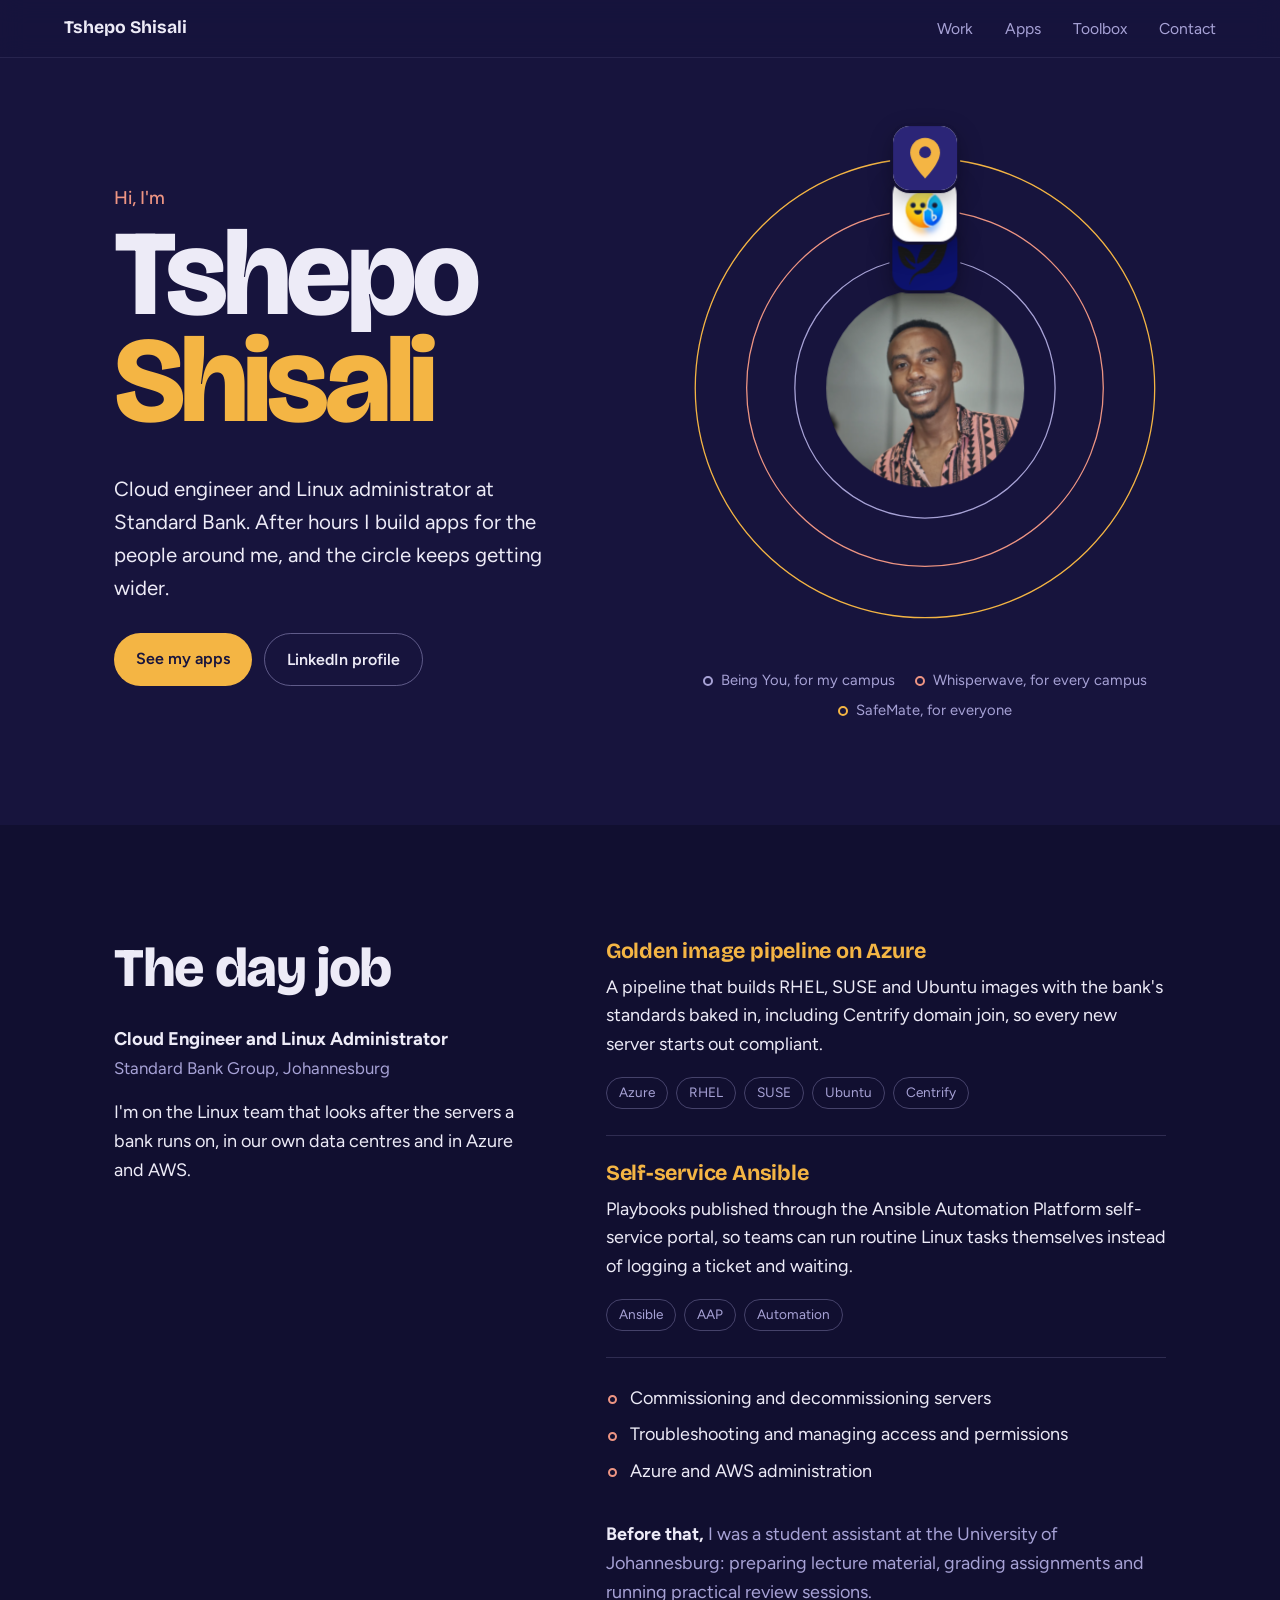
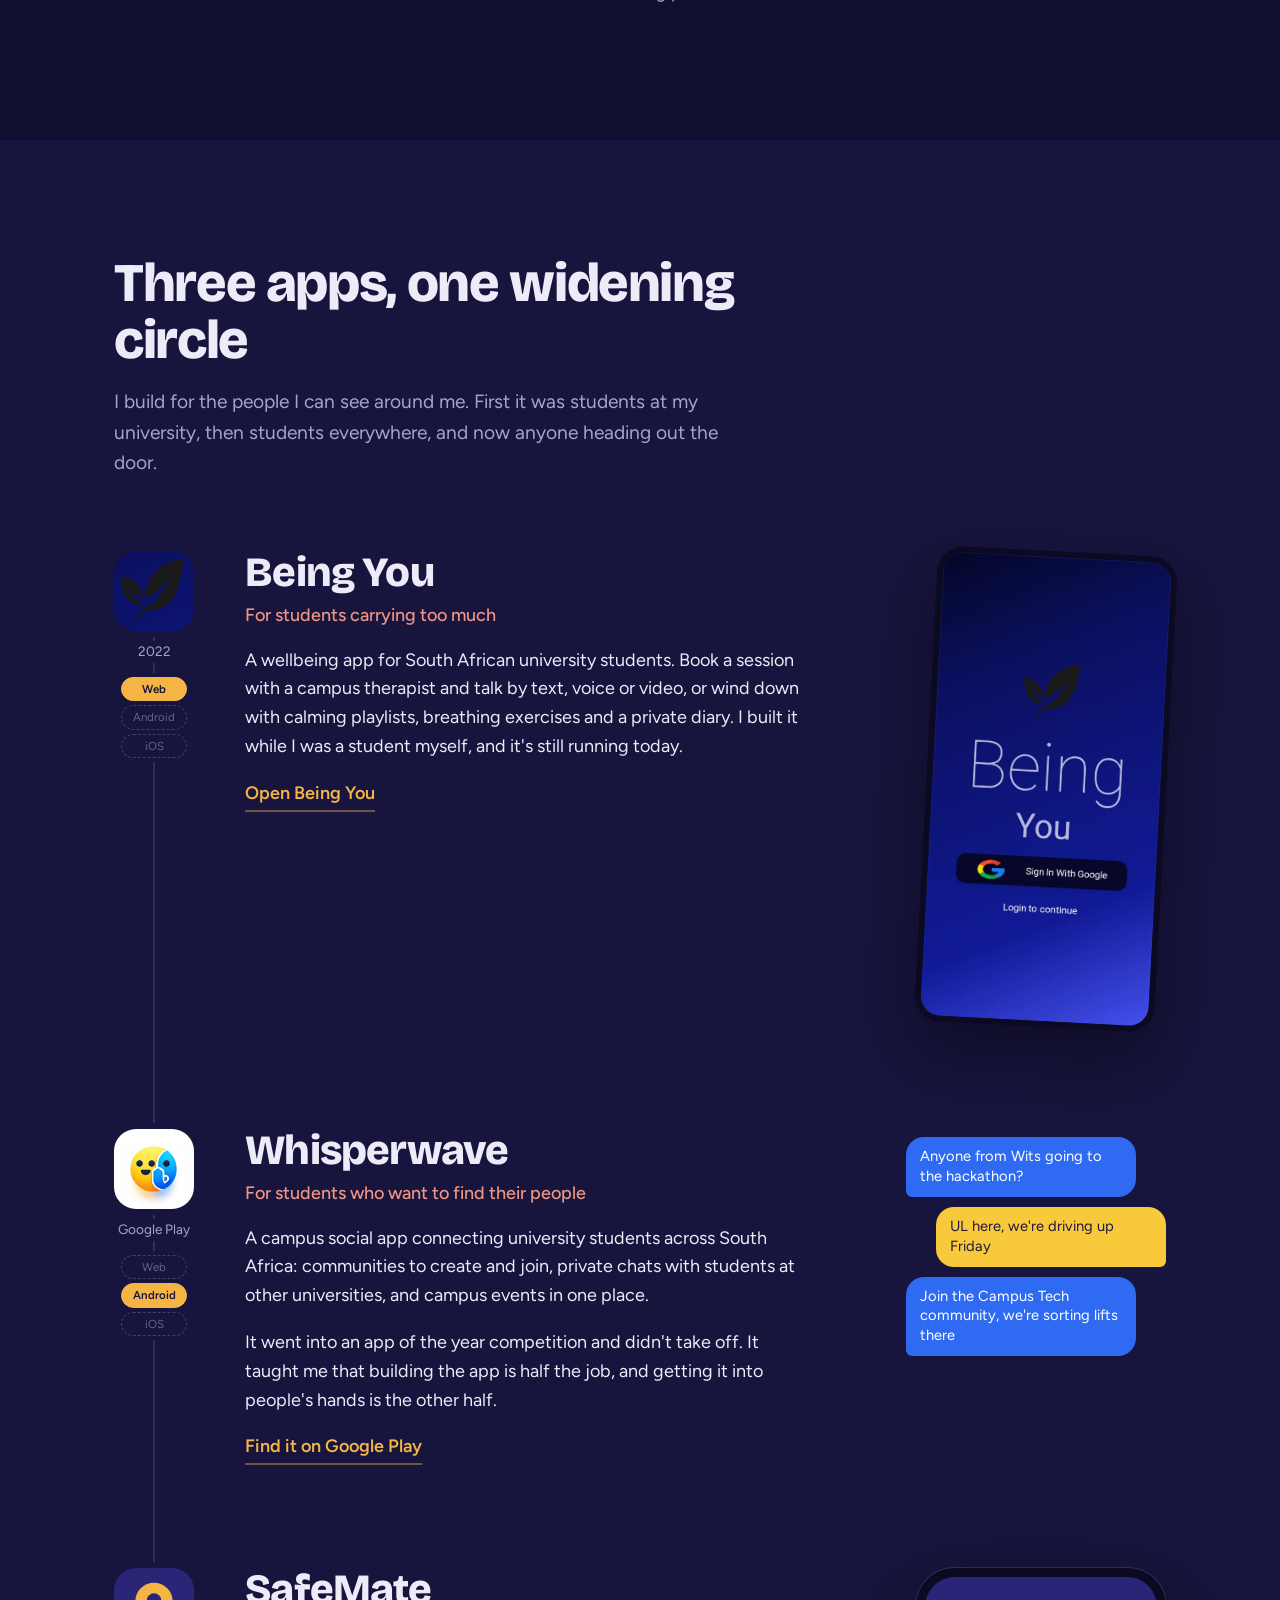
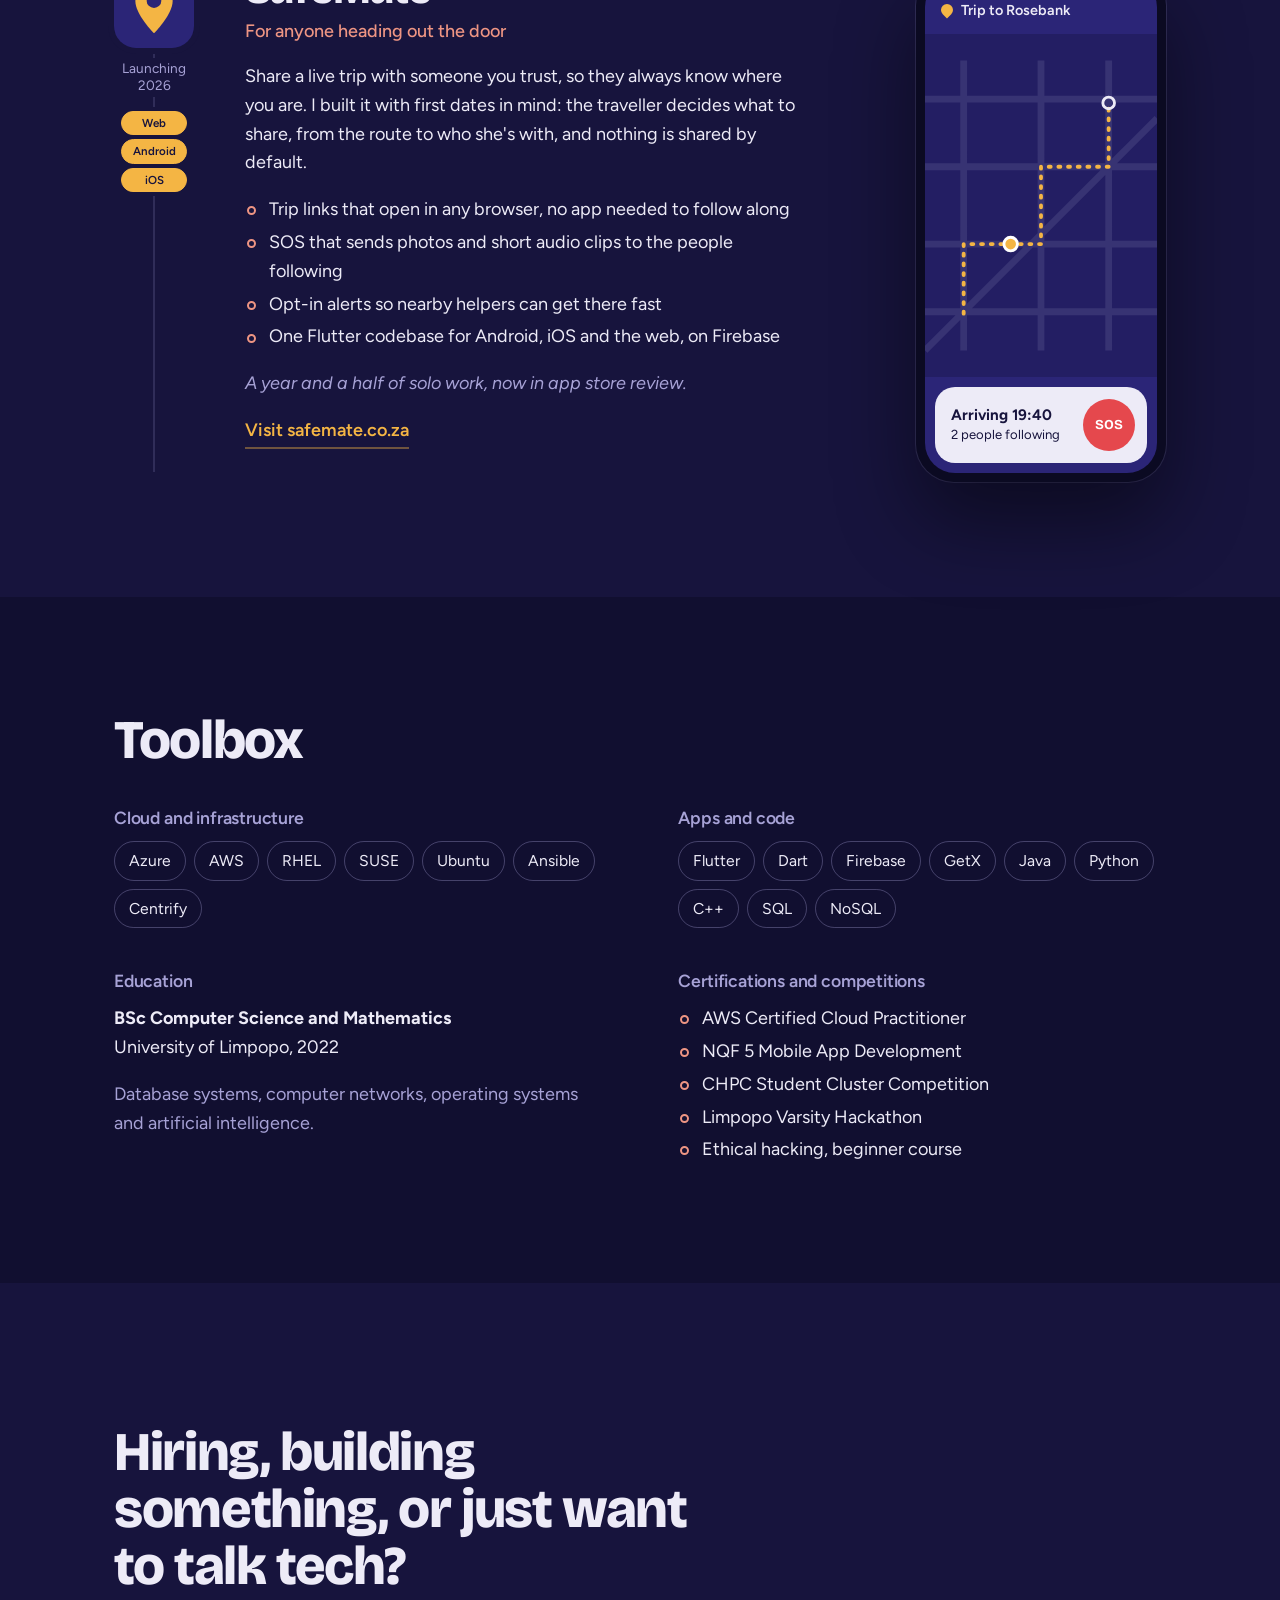
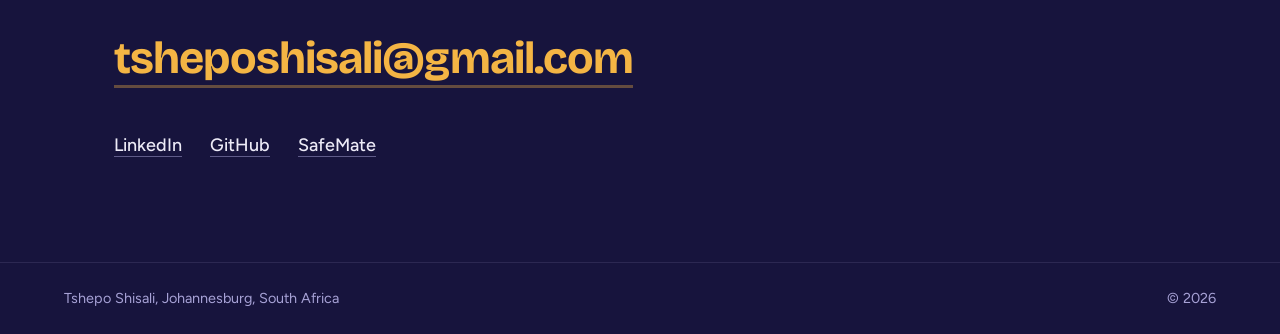
==== index.html @ 43369b8e "Add files via upload" ====
<!doctype html>
<html lang="en-ZA">
<head>
  <meta charset="utf-8">
  <meta name="viewport" content="width=device-width, initial-scale=1">
  <title>Tshepo Shisali | Cloud Engineer &amp; App Developer, Johannesburg</title>
  <meta name="description" content="Tshepo Shisali is a cloud engineer and Linux administrator at Standard Bank in Johannesburg, and the developer behind SafeMate, Whisperwave and Being You.">
  <meta name="author" content="Tshepo Shisali">
  <link rel="canonical" href="https://tshepo-shisali.github.io/">
  <meta name="theme-color" content="#17143D">

  <!-- Social share preview (LinkedIn, WhatsApp, X) -->
  <meta property="og:type" content="profile">
  <meta property="og:site_name" content="Tshepo Shisali">
  <meta property="og:title" content="Tshepo Shisali | Cloud Engineer &amp; App Developer">
  <meta property="og:description" content="Cloud and Linux at Standard Bank by day. After hours, apps for the people around me: SafeMate, Whisperwave and Being You.">
  <meta property="og:url" content="https://tshepo-shisali.github.io/">
  <meta property="og:image" content="https://tshepo-shisali.github.io/img/share-card.jpg">
  <meta property="og:image:width" content="1200">
  <meta property="og:image:height" content="630">
  <meta property="profile:first_name" content="Tshepo">
  <meta property="profile:last_name" content="Shisali">
  <meta name="twitter:card" content="summary_large_image">

  <link rel="icon" href="favicon.svg" type="image/svg+xml">
  <link rel="apple-touch-icon" href="img/apple-touch-icon.png">

  <link rel="preconnect" href="https://fonts.googleapis.com">
  <link rel="preconnect" href="https://fonts.gstatic.com" crossorigin>
  <link href="https://fonts.googleapis.com/css2?family=Bricolage+Grotesque:opsz,wght@12..96,500;12..96,700;12..96,800&family=Figtree:ital,wght@0,400;0,500;0,600;1,400&display=swap" rel="stylesheet">
  <link rel="stylesheet" href="styles.css">

  <!-- Tells Google that the profiles and apps below all belong to one person -->
  <script type="application/ld+json">
  {
    "@context": "https://schema.org",
    "@graph": [
      {
        "@type": "Person",
        "@id": "https://tshepo-shisali.github.io/#tshepo",
        "name": "Tshepo Shisali",
        "url": "https://tshepo-shisali.github.io/",
        "image": "https://tshepo-shisali.github.io/img/tshepo.jpg",
        "jobTitle": "Cloud Engineer and Linux Administrator",
        "worksFor": { "@type": "Organization", "name": "Standard Bank Group" },
        "alumniOf": [
          { "@type": "CollegeOrUniversity", "name": "University of Limpopo" }
        ],
        "address": { "@type": "PostalAddress", "addressLocality": "Johannesburg", "addressCountry": "ZA" },
        "email": "mailto:tsheposhisali@gmail.com",
        "knowsAbout": ["Microsoft Azure", "Amazon Web Services", "Red Hat Enterprise Linux", "SUSE Linux", "Ubuntu", "Ansible", "Flutter", "Firebase", "Mobile app development"],
        "sameAs": [
          "https://za.linkedin.com/in/tshepo-shisali-b01b99245",
          "https://github.com/tshepo-shisali",
          "https://orcid.org/0000-0002-2130-7509",
          "https://safemate.co.za/"
        ]
      },
      {
        "@type": "MobileApplication",
        "name": "SafeMate",
        "url": "https://safemate.co.za/",
        "applicationCategory": "LifestyleApplication",
        "operatingSystem": "Android, iOS, Web",
        "description": "Share a live trip with someone you trust, so they always know where you are.",
        "author": { "@id": "https://tshepo-shisali.github.io/#tshepo" }
      },
      {
        "@type": "MobileApplication",
        "name": "Whisperwave",
        "applicationCategory": "SocialNetworkingApplication",
        "operatingSystem": "Android",
        "description": "A campus social app connecting university students across South Africa.",
        "author": { "@id": "https://tshepo-shisali.github.io/#tshepo" }
      },
      {
        "@type": "WebApplication",
        "name": "Being You",
        "url": "https://my-being-you.firebaseapp.com/",
        "applicationCategory": "HealthApplication",
        "operatingSystem": "Web",
        "description": "A wellbeing app for South African university students.",
        "author": { "@id": "https://tshepo-shisali.github.io/#tshepo" }
      }
    ]
  }
  </script>
</head>
<body>
  <a class="skip" href="#main">Skip to content</a>

  <header class="nav">
    <a class="nav__name" href="#top">Tshepo Shisali</a>
    <nav aria-label="Sections">
      <ul>
        <li><a href="#work">Work</a></li>
        <li><a href="#apps">Apps</a></li>
        <li><a href="#toolbox">Toolbox</a></li>
        <li><a href="#contact">Contact</a></li>
      </ul>
    </nav>
  </header>

  <main id="main">
    <!-- HERO -->
    <section class="hero" id="top">
      <div class="hero__text">
        <p class="hero__hello">Hi, I'm</p>
        <h1 class="hero__name"><span>Tshepo</span> <span>Shisali</span></h1>
        <p class="hero__lede">Cloud engineer and Linux administrator at Standard Bank. After hours I build apps for the people around me, and the circle keeps getting wider.</p>
        <div class="hero__actions">
          <a class="btn btn--solid" href="#apps">See my apps</a>
          <a class="btn btn--ghost" href="https://za.linkedin.com/in/tshepo-shisali-b01b99245" rel="me noopener" target="_blank">LinkedIn profile</a>
        </div>
      </div>

      <figure class="orbit-wrap" aria-label="Photo of Tshepo with his three apps on rings around him">
        <div class="orbit">
          <svg class="orbit__rings" viewBox="0 0 600 600" aria-hidden="true">
            <circle class="ring ring--1" cx="300" cy="300" r="162" pathLength="1"/>
            <circle class="ring ring--2" cx="300" cy="300" r="222" pathLength="1"/>
            <circle class="ring ring--3" cx="300" cy="300" r="286" pathLength="1"/>
          </svg>
          <picture class="orbit__photo">
            <source srcset="img/tshepo.webp" type="image/webp">
            <img src="img/tshepo.jpg" alt="Tshepo Shisali smiling" width="900" height="900" fetchpriority="high">
          </picture>

          <div class="track track--1"><a class="planet" href="#being-you" title="Being You"><img src="img/being-you-icon.png" alt="Being You" width="231" height="195"></a></div>
          <div class="track track--2"><a class="planet" href="#whisperwave" title="Whisperwave"><img src="img/whisperwave-icon.png" alt="Whisperwave" width="291" height="292"></a></div>
          <div class="track track--3"><a class="planet" href="#safemate" title="SafeMate"><img src="img/safemate-icon.svg" alt="SafeMate" width="120" height="120"></a></div>
        </div>
        <figcaption class="legend">
          <span><i class="dot dot--1"></i>Being You, for my campus</span>
          <span><i class="dot dot--2"></i>Whisperwave, for every campus</span>
          <span><i class="dot dot--3"></i>SafeMate, for everyone</span>
        </figcaption>
      </figure>
    </section>

    <!-- DAY JOB -->
    <section class="work" id="work" aria-labelledby="work-title">
      <div class="work__head">
        <h2 id="work-title">The day job</h2>
        <p class="work__role"><strong>Cloud Engineer and Linux Administrator</strong><br>Standard Bank Group, Johannesburg</p>
        <p>I'm on the Linux team that looks after the servers a bank runs on, in our own data centres and in Azure and AWS.</p>
      </div>

      <div class="work__body">
        <article class="feat">
          <h3>Golden image pipeline on Azure</h3>
          <p>A pipeline that builds RHEL, SUSE and Ubuntu images with the bank's standards baked in, including Centrify domain join, so every new server starts out compliant.</p>
          <ul class="tags" aria-label="Tools"><li>Azure</li><li>RHEL</li><li>SUSE</li><li>Ubuntu</li><li>Centrify</li></ul>
        </article>
        <article class="feat">
          <h3>Self-service Ansible</h3>
          <p>Playbooks published through the Ansible Automation Platform self-service portal, so teams can run routine Linux tasks themselves instead of logging a ticket and waiting.</p>
          <ul class="tags" aria-label="Tools"><li>Ansible</li><li>AAP</li><li>Automation</li></ul>
        </article>
        <ul class="plain">
          <li>Commissioning and decommissioning servers</li>
          <li>Troubleshooting and managing access and permissions</li>
          <li>Azure and AWS administration</li>
        </ul>
        <p class="before"><strong>Before that,</strong> I was a student assistant at the University of Johannesburg: preparing lecture material, grading assignments and running practical review sessions.</p>
      </div>
    </section>

    <!-- APPS / STORY -->
    <section class="apps" id="apps" aria-labelledby="apps-title">
      <div class="apps__intro">
        <h2 id="apps-title">Three apps, one widening circle</h2>
        <p>I build for the people I can see around me. First it was students at my university, then students everywhere, and now anyone heading out the door.</p>
      </div>

      <ol class="story">
        <!-- Chapter 1 -->
        <li class="chapter" id="being-you">
          <div class="chapter__meta">
            <img class="chapter__icon" src="img/being-you-icon.png" alt="" width="231" height="195">
            <p class="chapter__when">2022</p>
            <ul class="platforms" aria-label="Platforms: web">
              <li class="on">Web</li><li>Android</li><li>iOS</li>
            </ul>
          </div>
          <div class="chapter__body">
            <h3>Being You</h3>
            <p class="chapter__for">For students carrying too much</p>
            <p>A wellbeing app for South African university students. Book a session with a campus therapist and talk by text, voice or video, or wind down with calming playlists, breathing exercises and a private diary. I built it while I was a student myself, and it's still running today.</p>
            <a class="link" href="https://my-being-you.firebaseapp.com/#/" target="_blank" rel="noopener">Open Being You</a>
          </div>
          <picture class="chapter__shot">
            <source srcset="img/being-you-screen.webp" type="image/webp">
            <img src="img/being-you-screen.jpg" alt="Being You sign-in screen" width="540" height="1098" loading="lazy">
          </picture>
        </li>

        <!-- Chapter 2 -->
        <li class="chapter" id="whisperwave">
          <div class="chapter__meta">
            <img class="chapter__icon chapter__icon--light" src="img/whisperwave-icon.png" alt="" width="291" height="292">
            <p class="chapter__when">Google Play</p>
            <ul class="platforms" aria-label="Platforms: Android">
              <li>Web</li><li class="on">Android</li><li>iOS</li>
            </ul>
          </div>
          <div class="chapter__body">
            <h3>Whisperwave</h3>
            <p class="chapter__for">For students who want to find their people</p>
            <p>A campus social app connecting university students across South Africa: communities to create and join, private chats with students at other universities, and campus events in one place.</p>
            <p>It went into an app of the year competition and didn't take off. It taught me that building the app is half the job, and getting it into people's hands is the other half.</p>
            <a class="link" id="whisperwave-link" href="https://play.google.com/store/search?q=whisperwave&amp;c=apps" target="_blank" rel="noopener">Find it on Google Play</a>
          </div>
          <div class="chapter__shot chapter__shot--chat" aria-hidden="true">
            <div class="bubble bubble--in">Anyone from Wits going to the hackathon?</div>
            <div class="bubble bubble--out">UL here, we're driving up Friday</div>
            <div class="bubble bubble--in">Join the Campus Tech community, we're sorting lifts there</div>
          </div>
        </li>

        <!-- Chapter 3 -->
        <li class="chapter chapter--now" id="safemate">
          <div class="chapter__meta">
            <img class="chapter__icon" src="img/safemate-icon.svg" alt="" width="120" height="120">
            <p class="chapter__when">Launching 2026</p>
            <ul class="platforms" aria-label="Platforms: web, Android and iOS">
              <li class="on">Web</li><li class="on">Android</li><li class="on">iOS</li>
            </ul>
          </div>
          <div class="chapter__body">
            <h3>SafeMate</h3>
            <p class="chapter__for">For anyone heading out the door</p>
            <p>Share a live trip with someone you trust, so they always know where you are. I built it with first dates in mind: the traveller decides what to share, from the route to who she's with, and nothing is shared by default.</p>
            <ul class="plain plain--tight">
              <li>Trip links that open in any browser, no app needed to follow along</li>
              <li>SOS that sends photos and short audio clips to the people following</li>
              <li>Opt-in alerts so nearby helpers can get there fast</li>
              <li>One Flutter codebase for Android, iOS and the web, on Firebase</li>
            </ul>
            <p class="note">A year and a half of solo work, now in app store review.</p>
            <a class="link" href="https://safemate.co.za/" target="_blank" rel="noopener">Visit safemate.co.za</a>
          </div>

          <div class="phone" aria-hidden="true">
            <div class="phone__screen">
              <div class="phone__top">
                <span class="phone__pin"></span>
                <span>Trip to Rosebank</span>
              </div>
              <svg class="map" viewBox="0 0 240 300">
                <g class="streets">
                  <path d="M0 40 H240 M0 110 H240 M0 190 H240 M0 260 H240 M40 0 V300 M120 0 V300 M190 0 V300 M0 300 L240 60"/>
                </g>
                <path id="route" class="route" d="M40 262 V190 H120 V110 H190 V44"/>
                <circle class="you" r="7">
                  <animateMotion dur="9s" repeatCount="indefinite" rotate="0"><mpath href="#route"/></animateMotion>
                </circle>
                <circle class="dest" cx="190" cy="44" r="6"/>
              </svg>
              <div class="phone__card">
                <p class="phone__eta"><strong>Arriving 19:40</strong><span>2 people following</span></p>
                <button class="phone__sos" tabindex="-1" type="button">SOS</button>
              </div>
            </div>
          </div>
        </li>
      </ol>
    </section>

    <!-- TOOLBOX -->
    <section class="toolbox" id="toolbox" aria-labelledby="toolbox-title">
      <h2 id="toolbox-title">Toolbox</h2>
      <div class="toolbox__grid">
        <div>
          <h3>Cloud and infrastructure</h3>
          <ul class="tags tags--big"><li>Azure</li><li>AWS</li><li>RHEL</li><li>SUSE</li><li>Ubuntu</li><li>Ansible</li><li>Centrify</li></ul>
        </div>
        <div>
          <h3>Apps and code</h3>
          <ul class="tags tags--big"><li>Flutter</li><li>Dart</li><li>Firebase</li><li>GetX</li><li>Java</li><li>Python</li><li>C++</li><li>SQL</li><li>NoSQL</li></ul>
        </div>
        <div>
          <h3>Education</h3>
          <p><strong>BSc Computer Science and Mathematics</strong><br>University of Limpopo, 2022</p>
          <p class="muted">Database systems, computer networks, operating systems and artificial intelligence.</p>
        </div>
        <div>
          <h3>Certifications and competitions</h3>
          <ul class="plain plain--tight">
            <li>AWS Certified Cloud Practitioner</li>
            <li>NQF 5 Mobile App Development</li>
            <li>CHPC Student Cluster Competition</li>
            <li>Limpopo Varsity Hackathon</li>
            <li>Ethical hacking, beginner course</li>
          </ul>
        </div>
      </div>
    </section>

    <!-- CONTACT -->
    <section class="contact" id="contact" aria-labelledby="contact-title">
      <h2 id="contact-title">Hiring, building something, or just want to talk tech?</h2>
      <a class="contact__mail" href="mailto:tsheposhisali@gmail.com">tsheposhisali@gmail.com</a>
      <ul class="contact__links">
        <li><a href="https://za.linkedin.com/in/tshepo-shisali-b01b99245" target="_blank" rel="me noopener">LinkedIn</a></li>
        <li><a href="https://github.com/tshepo-shisali" target="_blank" rel="me noopener">GitHub</a></li>
        <li><a href="https://safemate.co.za/" target="_blank" rel="noopener">SafeMate</a></li>
      </ul>
    </section>
  </main>

  <footer class="foot">
    <p>Tshepo Shisali, Johannesburg, South Africa</p>
    <p>© <span id="year">2026</span></p>
  </footer>

  <script src="main.js" defer></script>
</body>
</html>
---- styles.css ----
/* ---------- Tokens ---------- */
:root {
  --night: #17143D;      /* page */
  --night-deep: #110F30; /* alternate sections */
  --panel: #221E57;      /* raised surfaces */
  --mist: #EDEBF7;       /* main text */
  --lilac: #A7A2D6;      /* secondary text, ring 1 */
  --coral: #EE9583;      /* ring 2, from the shirt */
  --amber: #F4B544;      /* accent, ring 3, SafeMate */
  --sos: #E5484D;

  --display: "Bricolage Grotesque", "Segoe UI", system-ui, sans-serif;
  --body: "Figtree", "Segoe UI", system-ui, sans-serif;

  --gutter: clamp(16px, 5vw, 64px);
  --max: 1180px;
  --ease: cubic-bezier(.2, .8, .2, 1);
  /* side padding that lines full-width sections up with the centred ones */
  --inset: max(var(--gutter), calc((100% - var(--max)) / 2 + var(--gutter)));
}

*, *::before, *::after { box-sizing: border-box; }
html { scroll-behavior: smooth; scroll-padding-top: 80px; overflow-x: clip; }
body {
  margin: 0;
  background: var(--night);
  color: var(--mist);
  font-family: var(--body);
  font-size: 1.125rem;
  line-height: 1.6;
  -webkit-font-smoothing: antialiased;
  overflow-x: hidden;
}
img { display: block; max-width: 100%; height: auto; }
a { color: inherit; }
h1, h2, h3 { font-family: var(--display); margin: 0; line-height: 1.05; }
h2 { font-size: clamp(2rem, 4.6vw, 3.4rem); font-weight: 800; letter-spacing: -0.025em; }
h3 { font-size: 1.35rem; font-weight: 700; letter-spacing: -0.01em; }
p { margin: 0 0 1em; }
ul { margin: 0; padding: 0; list-style: none; }

:focus-visible { outline: 3px solid var(--amber); outline-offset: 3px; border-radius: 4px; }

.skip {
  position: absolute; left: 16px; top: -60px; z-index: 50;
  background: var(--amber); color: var(--night); padding: 10px 16px; border-radius: 8px;
  font-weight: 600; text-decoration: none;
}
.skip:focus { top: 12px; }

.muted { color: var(--lilac); }

/* ---------- Nav ---------- */
.nav {
  position: sticky; top: 0; z-index: 20;
  display: flex; align-items: center; justify-content: space-between; gap: 16px;
  padding: 14px var(--gutter);
  background: rgba(23, 20, 61, .78);
  backdrop-filter: blur(12px);
  -webkit-backdrop-filter: blur(12px);
  border-bottom: 1px solid rgba(167, 162, 214, .12);
}
.nav__name { font-family: var(--display); font-weight: 700; font-size: 1.1rem; text-decoration: none; }
.nav ul { display: flex; gap: clamp(14px, 3vw, 32px); }
.nav ul a { text-decoration: none; color: var(--lilac); font-size: .98rem; transition: color .2s; }
.nav ul a:hover { color: var(--mist); }

/* ---------- Hero ---------- */
.hero {
  max-width: var(--max); margin: 0 auto;
  padding: clamp(40px, 7vw, 96px) var(--gutter) clamp(56px, 8vw, 120px);
  display: grid; grid-template-columns: 1.05fr 1fr; gap: clamp(32px, 5vw, 72px);
  align-items: center;
}
.hero__hello { color: var(--coral); font-size: 1.15rem; font-weight: 500; margin-bottom: .4em; animation: rise .7s var(--ease) .1s both; }
.hero__name {
  font-size: clamp(3.9rem, 9.5vw, 7.6rem);
  font-weight: 800; letter-spacing: -0.04em; line-height: .88;
  margin-bottom: .32em;
}
.hero__name span { display: block; animation: rise .9s var(--ease) both; }
.hero__name span:nth-child(1) { animation-delay: .2s; }
.hero__name span:nth-child(2) { animation-delay: .32s; color: var(--amber); }
.hero__lede { font-size: clamp(1.15rem, 1.6vw, 1.32rem); max-width: 34ch; color: var(--mist); animation: rise .9s var(--ease) .5s both; }
.hero__actions { display: flex; flex-wrap: wrap; gap: 12px; margin-top: 28px; animation: rise .9s var(--ease) .65s both; }

.btn {
  display: inline-block; padding: 13px 22px; border-radius: 999px;
  font-weight: 600; text-decoration: none; font-size: 1rem;
  transition: transform .2s var(--ease), background .2s, border-color .2s;
}
.btn:hover { transform: translateY(-2px); }
.btn--solid { background: var(--amber); color: var(--night); }
.btn--ghost { border: 1.5px solid rgba(167, 162, 214, .5); color: var(--mist); }
.btn--ghost:hover { border-color: var(--mist); }

/* Orbit: photo with three app rings */
.orbit-wrap { margin: 0; }
.orbit { position: relative; width: min(100%, 560px); aspect-ratio: 1; margin: 0 auto; }
.orbit__rings { position: absolute; inset: 0; width: 100%; height: 100%; overflow: visible; }
.ring {
  fill: none; stroke-width: 1.6;
  stroke-dasharray: 1; stroke-dashoffset: 1;
  animation: draw 1.4s var(--ease) both;
}
.ring--1 { stroke: var(--lilac); animation-delay: .7s; }
.ring--2 { stroke: var(--coral); animation-delay: 1.15s; }
.ring--3 { stroke: var(--amber); animation-delay: 1.6s; }

.orbit__photo {
  position: absolute; top: 50%; left: 50%; width: 41%; aspect-ratio: 1;
  transform: translate(-50%, -50%);
  border-radius: 50%; overflow: hidden;
  animation: photo-in 1s var(--ease) .3s both;
}
.orbit__photo img { width: 100%; height: 100%; object-fit: cover; }

.track {
  position: absolute; top: 50%; left: 50%; aspect-ratio: 1;
  transform: translate(-50%, -50%);
  animation: spin var(--dur) linear var(--start) infinite;
  pointer-events: none;
}
.track--1 { width: 54%;    --dur: 70s;  --start: -56s; }
.track--2 { width: 74%;    --dur: 95s;  --start: -13s; }
.track--3 { width: 95.33%; --dur: 125s; --start: -55s; }

.planet {
  position: absolute; top: 0; left: 50%;
  width: clamp(48px, 13.5%, 76px); /* % of track resolved per ring below */
  aspect-ratio: 1;
  transform: translate(-50%, -50%);
  animation: counter var(--dur) linear var(--start) infinite;
  pointer-events: auto;
}
.track--1 .planet { width: clamp(44px, 25%, 72px); }
.track--2 .planet { width: clamp(44px, 18%, 72px); }
.track--3 .planet { width: clamp(44px, 14%, 76px); }
.planet img {
  width: 100%; height: 100%; object-fit: cover; border-radius: 26%;
  box-shadow: 0 8px 24px rgba(0, 0, 0, .35), 0 0 0 3px var(--night);
  background: #fff;
  animation: pop .6s var(--ease) both;
  transition: transform .25s var(--ease);
}
.planet:hover img, .planet:focus-visible img { transform: scale(1.12); }
.track--1 .planet img { animation-delay: 1.5s; }
.track--2 .planet img { animation-delay: 1.95s; }
.track--3 .planet img { animation-delay: 2.4s; }

.legend {
  display: flex;  flex-wrap: wrap; justify-content: center; gap: 6px 20px;
  margin-top: 40px; font-size: .92rem; color: var(--lilac);
  animation: rise .8s var(--ease) 2.6s both;
}
.legend span { display: inline-flex; align-items: center; gap: 8px; }
.dot { width: 10px; height: 10px; border-radius: 50%; display: inline-block; }
.dot--1 { border: 2px solid var(--lilac); }
.dot--2 { border: 2px solid var(--coral); }
.dot--3 { border: 2px solid var(--amber); }

@keyframes rise { from { opacity: 0; transform: translateY(24px); } to { opacity: 1; transform: none; } }
@keyframes draw { to { stroke-dashoffset: 0; } }
@keyframes photo-in { from { opacity: 0; transform: translate(-50%, -50%) scale(.85); } to { opacity: 1; transform: translate(-50%, -50%) scale(1); } }
@keyframes pop { 0% { opacity: 0; transform: scale(.3); } 70% { opacity: 1; transform: scale(1.1); } 100% { opacity: 1; transform: scale(1); } }
@keyframes spin { to { transform: translate(-50%, -50%) rotate(360deg); } }
@keyframes counter { from { transform: translate(-50%, -50%) rotate(0deg); } to { transform: translate(-50%, -50%) rotate(-360deg); } }

/* ---------- Day job ---------- */
.work {
  background: var(--night-deep);
  padding: clamp(64px, 9vw, 128px) var(--inset);
  display: grid; grid-template-columns: minmax(0, 1fr) minmax(0, 1.35fr);
  gap: clamp(32px, 6vw, 96px);
}
.work__head { max-width: 420px; }
.work__head h2 { margin-bottom: 28px; }
.work__role { font-size: 1.05rem; color: var(--lilac); }
.work__role strong { color: var(--mist); font-size: 1.15rem; }
.work__body { max-width: 620px; }
.feat { padding: 26px 0; border-top: 1px solid rgba(167, 162, 214, .2); }
.feat:first-child { padding-top: 0; border-top: 0; }
.feat h3 { margin-bottom: 10px; color: var(--amber); }
.feat p { color: var(--mist); }

.tags { display: flex; flex-wrap: wrap; gap: 8px; }
.tags li {
  font-size: .85rem; padding: 4px 12px; border-radius: 999px;
  border: 1px solid rgba(167, 162, 214, .35); color: var(--lilac);
}
.tags--big li { font-size: .98rem; padding: 6px 14px; color: var(--mist); }

.plain li { position: relative; padding-left: 24px; margin-bottom: 8px; }
.plain li::before {
  content: ""; position: absolute; left: 2px; top: .62em;
  width: 9px; height: 9px; border-radius: 50%; border: 2px solid var(--coral);
}
.work__body > .plain { padding: 26px 0 8px; border-top: 1px solid rgba(167, 162, 214, .2); }
.plain--tight li { margin-bottom: 4px; }
.before { color: var(--lilac); margin-top: 18px; }
.before strong { color: var(--mist); }

/* ---------- Apps / story ---------- */
.apps { max-width: var(--max); margin: 0 auto; padding: clamp(64px, 9vw, 128px) var(--gutter); }
.apps__intro { max-width: 640px; margin-bottom: clamp(40px, 6vw, 72px); }
.apps__intro h2 { margin-bottom: 18px; }
.apps__intro p { color: var(--lilac); font-size: 1.2rem; }

.story { list-style: none; margin: 0; padding: 0; position: relative; --p: 0; }
.story::before, .story::after {
  content: ""; position: absolute; left: 39px; top: 10px; width: 2px;
}
.story::before { bottom: 10px; background: rgba(167, 162, 214, .18); }
.story::after {
  height: calc((100% - 20px) * var(--p));
  background: linear-gradient(var(--lilac), var(--coral) 50%, var(--amber));
}

.chapter {
  position: relative;
  display: grid; grid-template-columns: 80px minmax(0, 1fr) 260px;
  gap: clamp(20px, 4vw, 56px);
  padding-bottom: clamp(56px, 8vw, 104px);
}
.chapter:last-child { padding-bottom: 0; }
.chapter__meta { position: relative; z-index: 1; display: flex; flex-direction: column; align-items: center; gap: 10px; }
.chapter__icon {
  width: 80px; height: 80px; object-fit: cover; border-radius: 22px;
  box-shadow: 0 0 0 6px var(--night);
}
.chapter__icon--light { background: #fff; }
.chapter__when { font-size: .85rem; color: var(--lilac); text-align: center; margin: 0; line-height: 1.3; background: var(--night); padding: 2px 0; }
.platforms { display: flex; flex-direction: column; gap: 4px; align-items: center; background: var(--night); padding: 4px 0; }
.platforms li {
  font-size: .72rem; width: 66px; text-align: center; padding: 2px 0; border-radius: 999px;
  border: 1px dashed rgba(167, 162, 214, .3); color: rgba(167, 162, 214, .55);
}
.platforms li.on { border: 1px solid var(--amber); color: var(--night); background: var(--amber); font-weight: 600; }

.chapter__body { max-width: 560px; }
.chapter__body h3 { font-size: clamp(1.9rem, 3.4vw, 2.6rem); font-weight: 800; letter-spacing: -0.02em; margin-bottom: 6px; }
.chapter__for { color: var(--coral); font-weight: 500; margin-bottom: 16px; }
.chapter__body .plain { margin: 6px 0 18px; }
.note { color: var(--lilac); font-style: italic; }

.link {
  display: inline-block; font-weight: 600; color: var(--amber); text-decoration: none;
  border-bottom: 2px solid rgba(244, 181, 68, .4); padding-bottom: 2px;
  transition: border-color .2s;
}
.link:hover { border-color: var(--amber); }

.chapter__shot { align-self: start; }
.chapter__shot img {
  width: 100%; max-width: 240px; margin-left: auto; border-radius: 26px;
  border: 6px solid #0B0A22; box-shadow: 0 30px 60px rgba(0, 0, 0, .35);
  transform: rotate(3deg);
}

/* Whisperwave chat illustration */
.chapter__shot--chat { display: flex; flex-direction: column; gap: 10px; padding-top: 8px; }
.bubble { max-width: 230px; padding: 10px 14px; border-radius: 18px; font-size: .92rem; line-height: 1.35; }
.bubble--in { background: #2F6BF2; color: #fff; border-bottom-left-radius: 6px; }
.bubble--out { background: #F8C93A; color: #1E1A3E; margin-left: auto; border-bottom-right-radius: 6px; }

/* SafeMate phone illustration */
.phone {
  width: 250px; margin-left: auto; aspect-ratio: 9 / 18.5;
  border-radius: 38px; padding: 9px; background: #0B0A22;
  box-shadow: 0 40px 80px rgba(0, 0, 0, .45), 0 0 0 1px rgba(167, 162, 214, .2);
}
.phone__screen {
  height: 100%; border-radius: 30px; overflow: hidden; position: relative;
  background: #2B2577; display: flex; flex-direction: column;
}
.phone__top { display: flex; align-items: center; gap: 8px; padding: 22px 16px 12px; font-weight: 600; font-size: .9rem; }
.phone__pin { width: 12px; height: 12px; border-radius: 50% 50% 50% 0; background: var(--amber); transform: rotate(-45deg); }
.map { flex: 1; width: 100%; background: #231E63; }
.streets path { stroke: rgba(237, 235, 247, .1); stroke-width: 7; fill: none; }
.route { fill: none; stroke: var(--amber); stroke-width: 4; stroke-linecap: round; stroke-linejoin: round; stroke-dasharray: 2 8; }
.you { fill: var(--amber); stroke: #fff; stroke-width: 3; }
.dest { fill: none; stroke: var(--mist); stroke-width: 3; }
.phone__card {
  background: var(--mist); color: var(--night); margin: 10px; border-radius: 20px;
  padding: 12px 12px 12px 16px; display: flex; align-items: center; justify-content: space-between; gap: 8px;
}
.phone__eta { margin: 0; font-size: .82rem; line-height: 1.3; display: flex; flex-direction: column; }
.phone__eta strong { font-size: .95rem; }
.phone__sos {
  border: 0; background: var(--sos); color: #fff; font: 700 .85rem var(--display);
  width: 52px; height: 52px; border-radius: 50%; flex: none;
  box-shadow: 0 0 0 0 rgba(229, 72, 77, .6); animation: pulse 2.4s ease-out infinite;
}
@keyframes pulse { 0% { box-shadow: 0 0 0 0 rgba(229, 72, 77, .55); } 70%, 100% { box-shadow: 0 0 0 14px rgba(229, 72, 77, 0); } }

/* ---------- Toolbox ---------- */
.toolbox {
  background: var(--night-deep);
  padding: clamp(64px, 9vw, 128px) var(--inset);
}
.toolbox > h2 { margin-bottom: 40px; }
.toolbox__grid { display: grid; grid-template-columns: repeat(2, minmax(0, 1fr)); gap: 44px clamp(32px, 6vw, 96px); }
.toolbox h3 { font-size: 1.1rem; color: var(--lilac); font-weight: 600; font-family: var(--body); margin-bottom: 14px; }

/* ---------- Contact ---------- */
.contact { max-width: var(--max); margin: 0 auto; padding: clamp(80px, 11vw, 160px) var(--gutter) clamp(64px, 8vw, 104px); }
.contact h2 { max-width: 18ch; margin-bottom: 28px; }
.contact__mail {
  font-family: var(--display); font-weight: 700; font-size: clamp(1.35rem, 4.4vw, 2.8rem);
  color: var(--amber); text-decoration: none; letter-spacing: -0.02em;
  border-bottom: 3px solid rgba(244, 181, 68, .35); overflow-wrap: anywhere;
  transition: border-color .2s;
}
.contact__mail:hover { border-color: var(--amber); }
.contact__links { display: flex; flex-wrap: wrap; gap: 12px 28px; margin-top: 36px; }
.contact__links a { color: var(--mist); font-weight: 500; text-decoration-color: rgba(167, 162, 214, .5); text-underline-offset: 5px; }
.contact__links a:hover { text-decoration-color: var(--mist); }

.foot {
  display: flex; justify-content: space-between; flex-wrap: wrap; gap: 8px;
  padding: 24px var(--gutter); color: var(--lilac); font-size: .9rem;
  border-top: 1px solid rgba(167, 162, 214, .14);
}
.foot p { margin: 0; }

/* ---------- Responsive ---------- */
@media (max-width: 960px) {
  .hero { grid-template-columns: 1fr; text-align: left; }
  .orbit { width: min(100%, 480px); }
  .work { grid-template-columns: 1fr; }
  .chapter { grid-template-columns: 80px minmax(0, 1fr); }
  .chapter__shot, .phone { grid-column: 2; margin-left: 0; }
  .chapter__shot img { margin-left: 0; max-width: 200px; transform: none; }
}
@media (max-width: 600px) {
  body { font-size: 1.05rem; }
  .nav { padding-top: 12px; padding-bottom: 12px; }
  .nav__name { font-size: 1rem; }
  .nav ul { gap: 14px; }
  .nav ul a { font-size: .9rem; }
  .orbit { width: 86%; }
  .story::before, .story::after { left: 27px; }
  .chapter { grid-template-columns: 56px minmax(0, 1fr); gap: 16px; }
  .chapter__icon { width: 56px; height: 56px; border-radius: 16px; }
  .platforms li { width: 52px; font-size: .66rem; }
  .toolbox__grid { grid-template-columns: 1fr; }
  .phone { width: 220px; }
  .legend { justify-content: flex-start; flex-direction: column; align-items: flex-start; }
}

@media (prefers-reduced-motion: reduce) {
  html { scroll-behavior: auto; }
  *, *::before, *::after { animation: none !important; transition: none !important; }
  .ring { stroke-dashoffset: 0; }
  .track { transform: translate(-50%, -50%) rotate(var(--angle, 0deg)); }
  .track--1 { --angle: 288deg; } .track--2 { --angle: 49deg; } .track--3 { --angle: 158deg; }
  .planet { transform: translate(-50%, -50%) rotate(calc(-1 * var(--angle, 0deg))); }
}
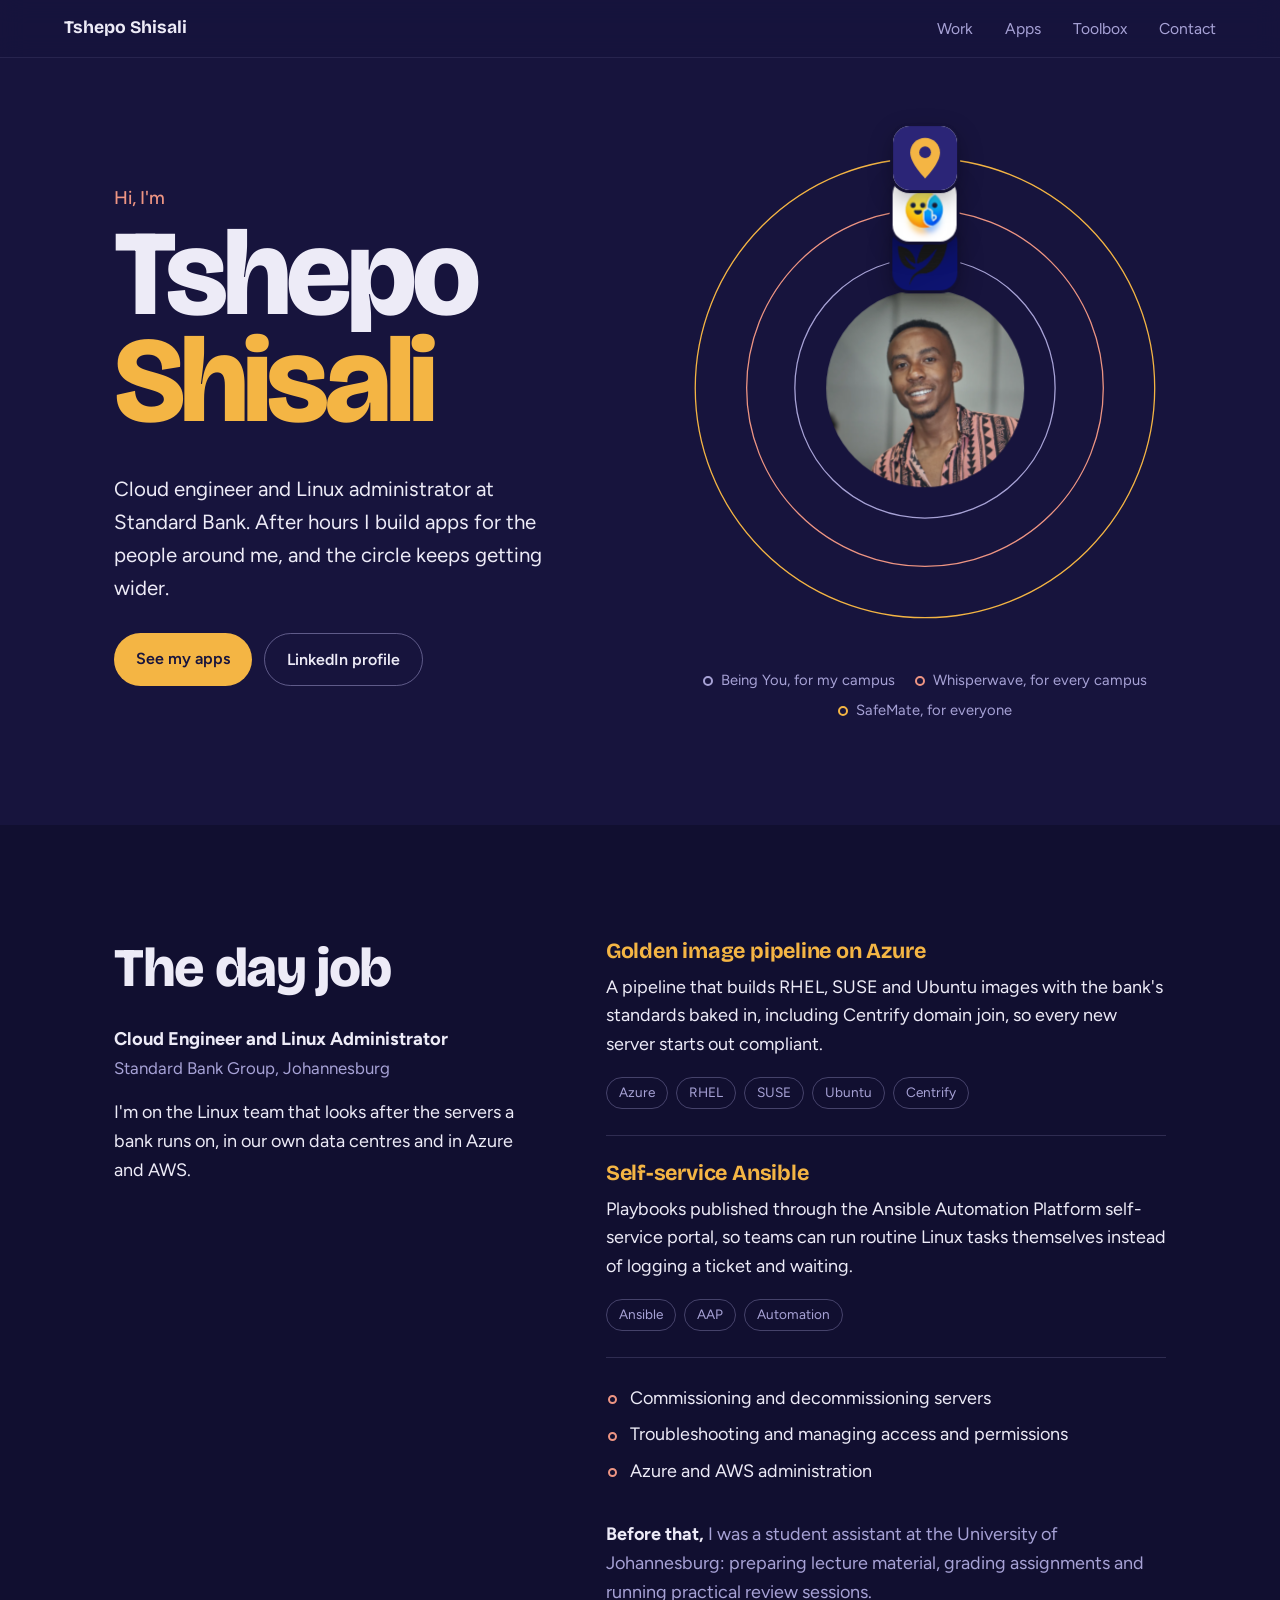
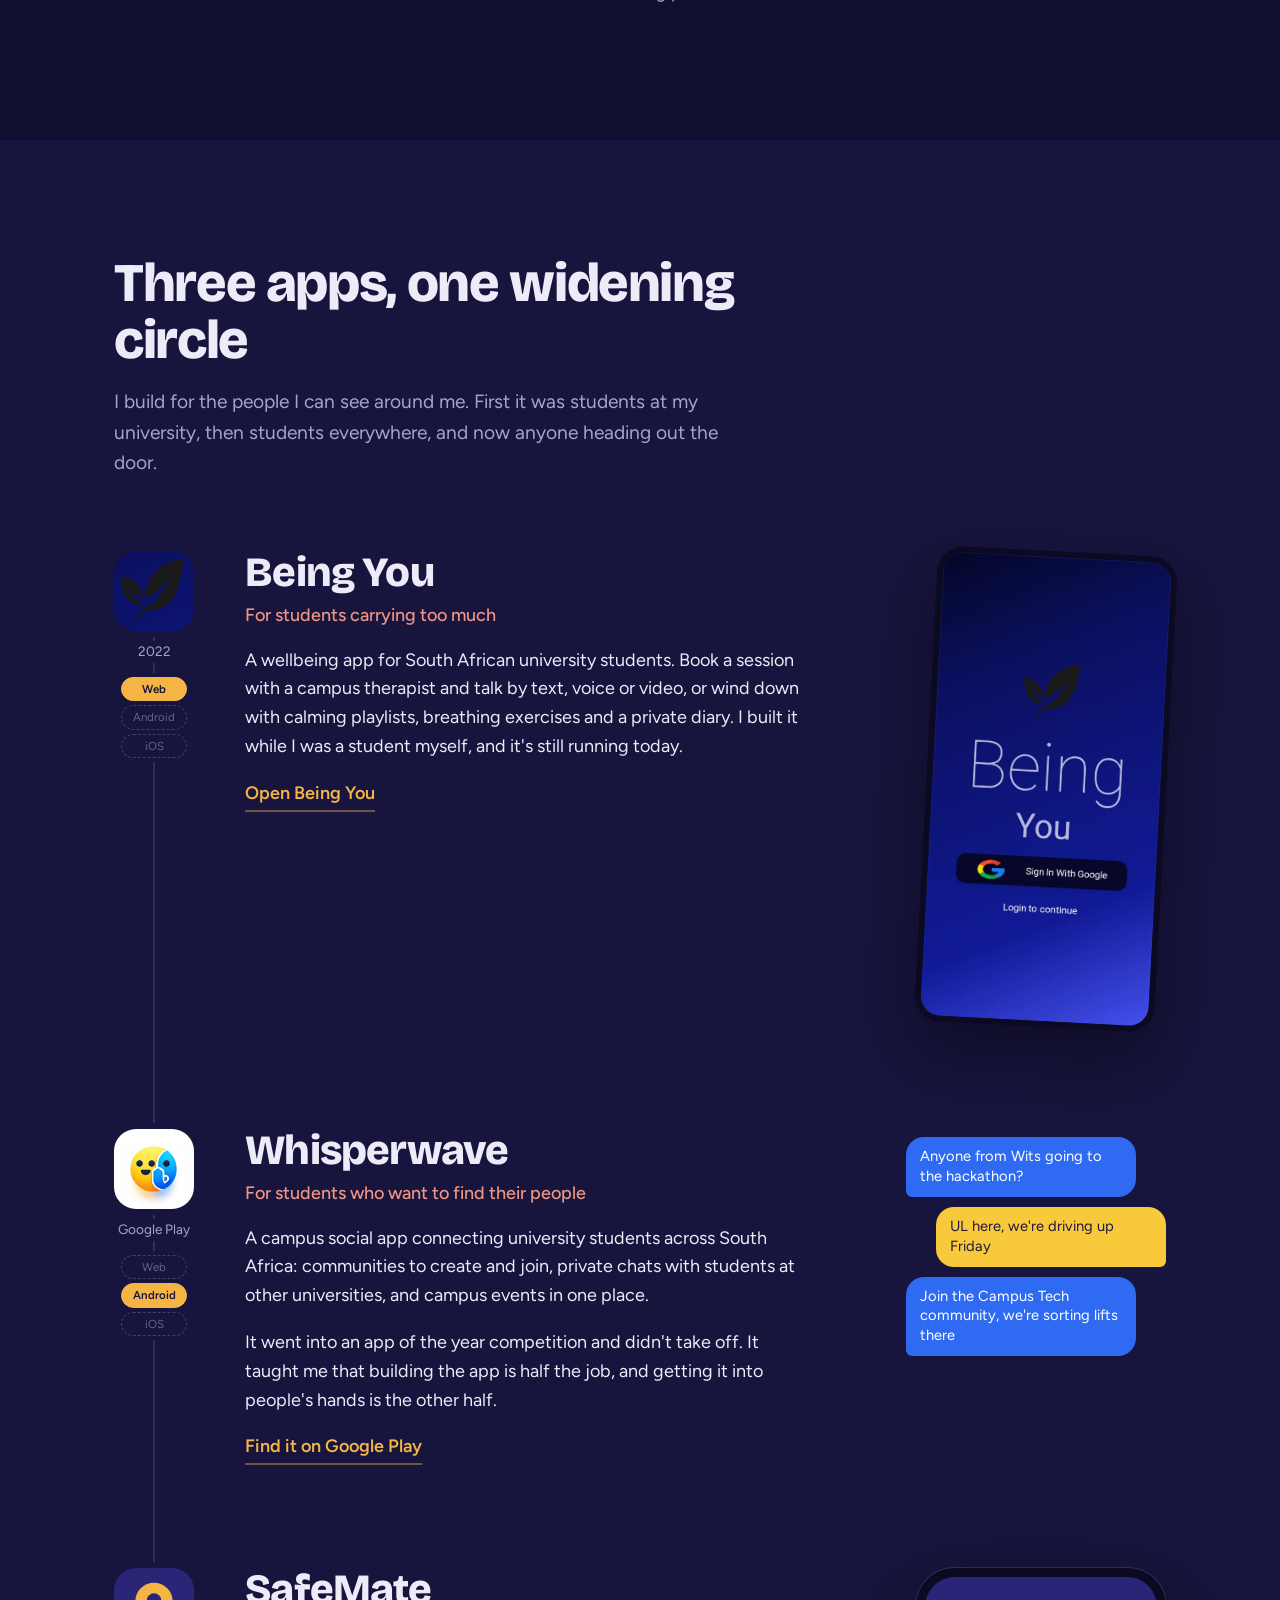
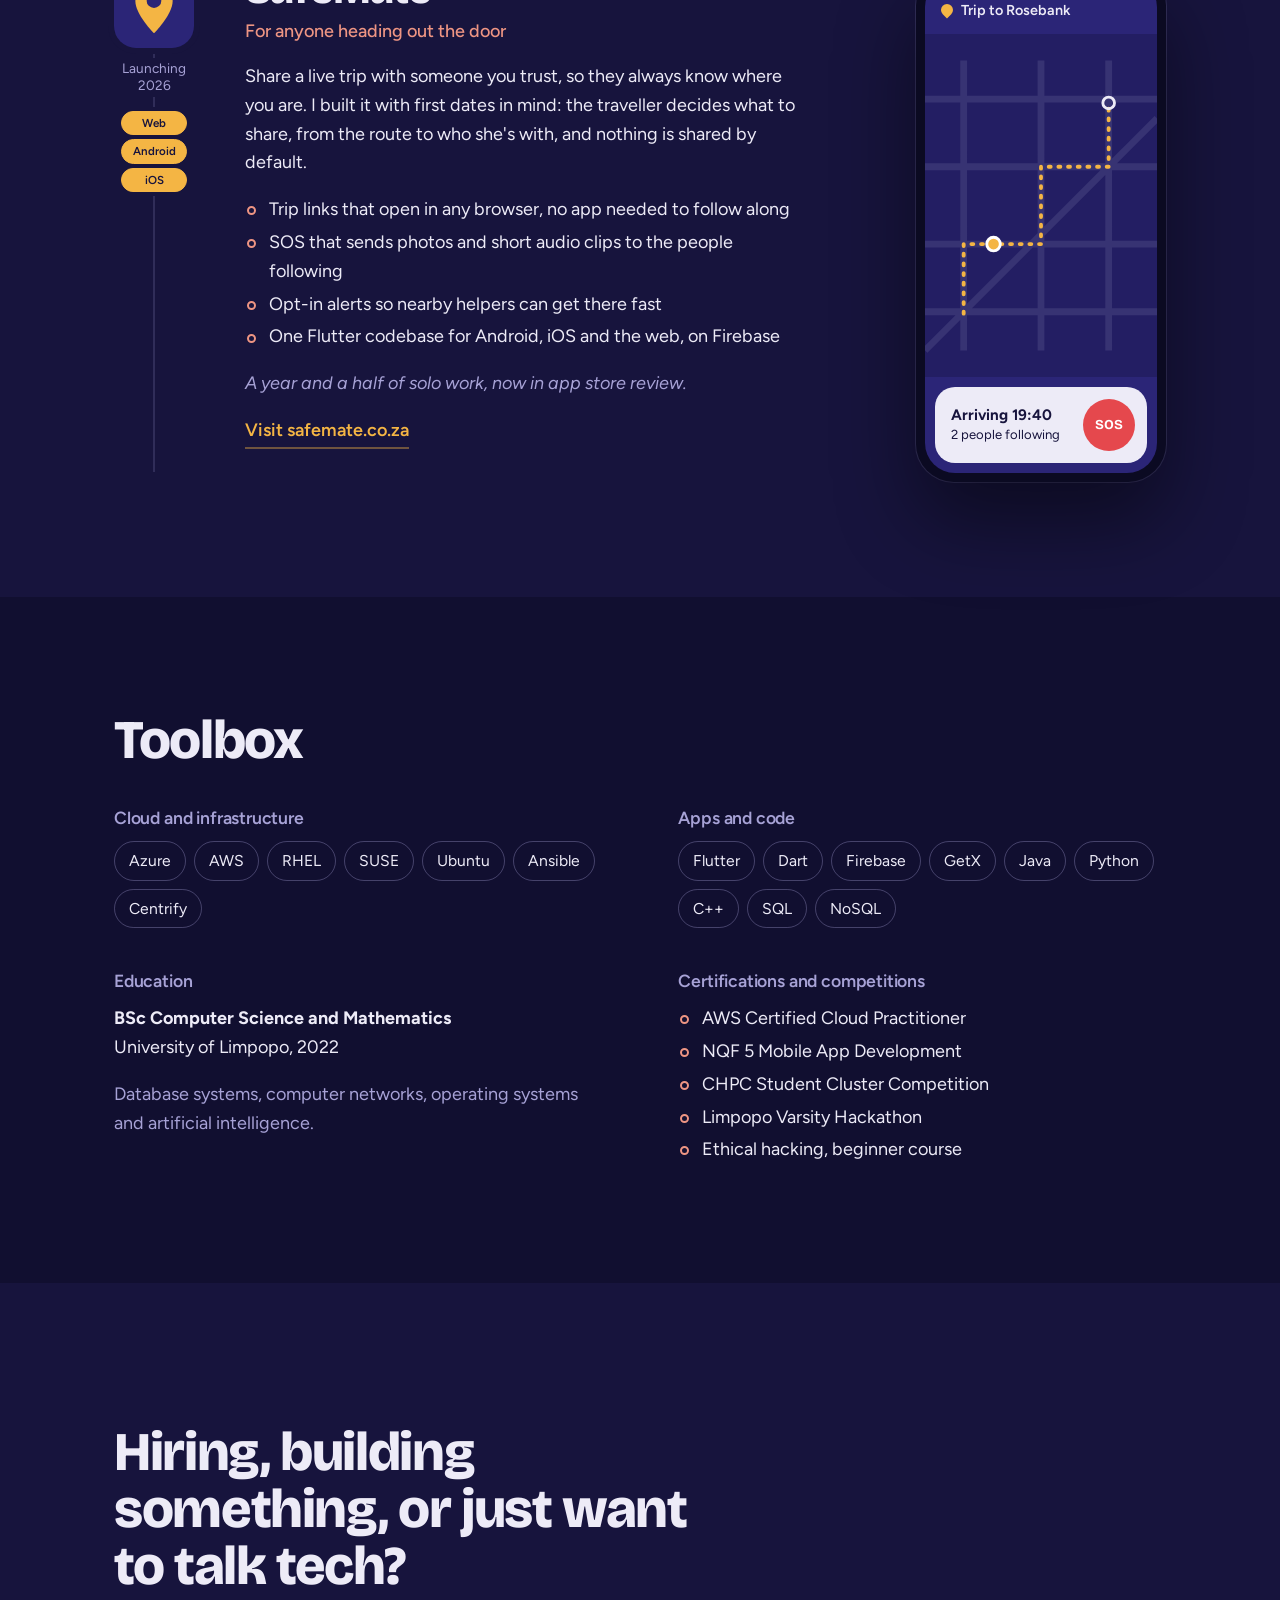
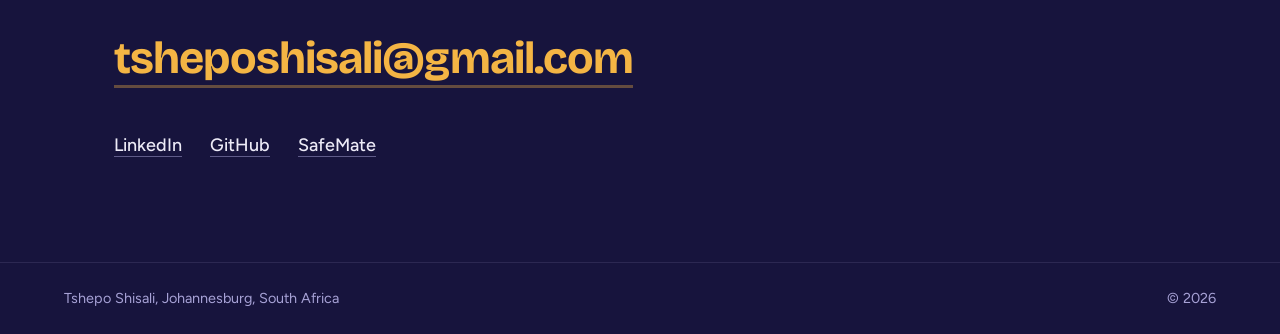
==== commit 98c30ed6: "Update index.html" ====
--- a/index.html
+++ b/index.html
@@ -209,7 +209,7 @@
             <p class="chapter__for">For students who want to find their people</p>
             <p>A campus social app connecting university students across South Africa: communities to create and join, private chats with students at other universities, and campus events in one place.</p>
             <p>It went into an app of the year competition and didn't take off. It taught me that building the app is half the job, and getting it into people's hands is the other half.</p>
-            <a class="link" id="whisperwave-link" href="https://play.google.com/store/search?q=whisperwave&amp;c=apps" target="_blank" rel="noopener">Find it on Google Play</a>
+            <a class="link" id="whisperwave-link" href="https://play.google.com/store/apps/details?id=com.hypertechascend.whisperwave&hl=en_ZA" target="_blank" rel="noopener">Find it on Google Play</a>
           </div>
           <div class="chapter__shot chapter__shot--chat" aria-hidden="true">
             <div class="bubble bubble--in">Anyone from Wits going to the hackathon?</div>
